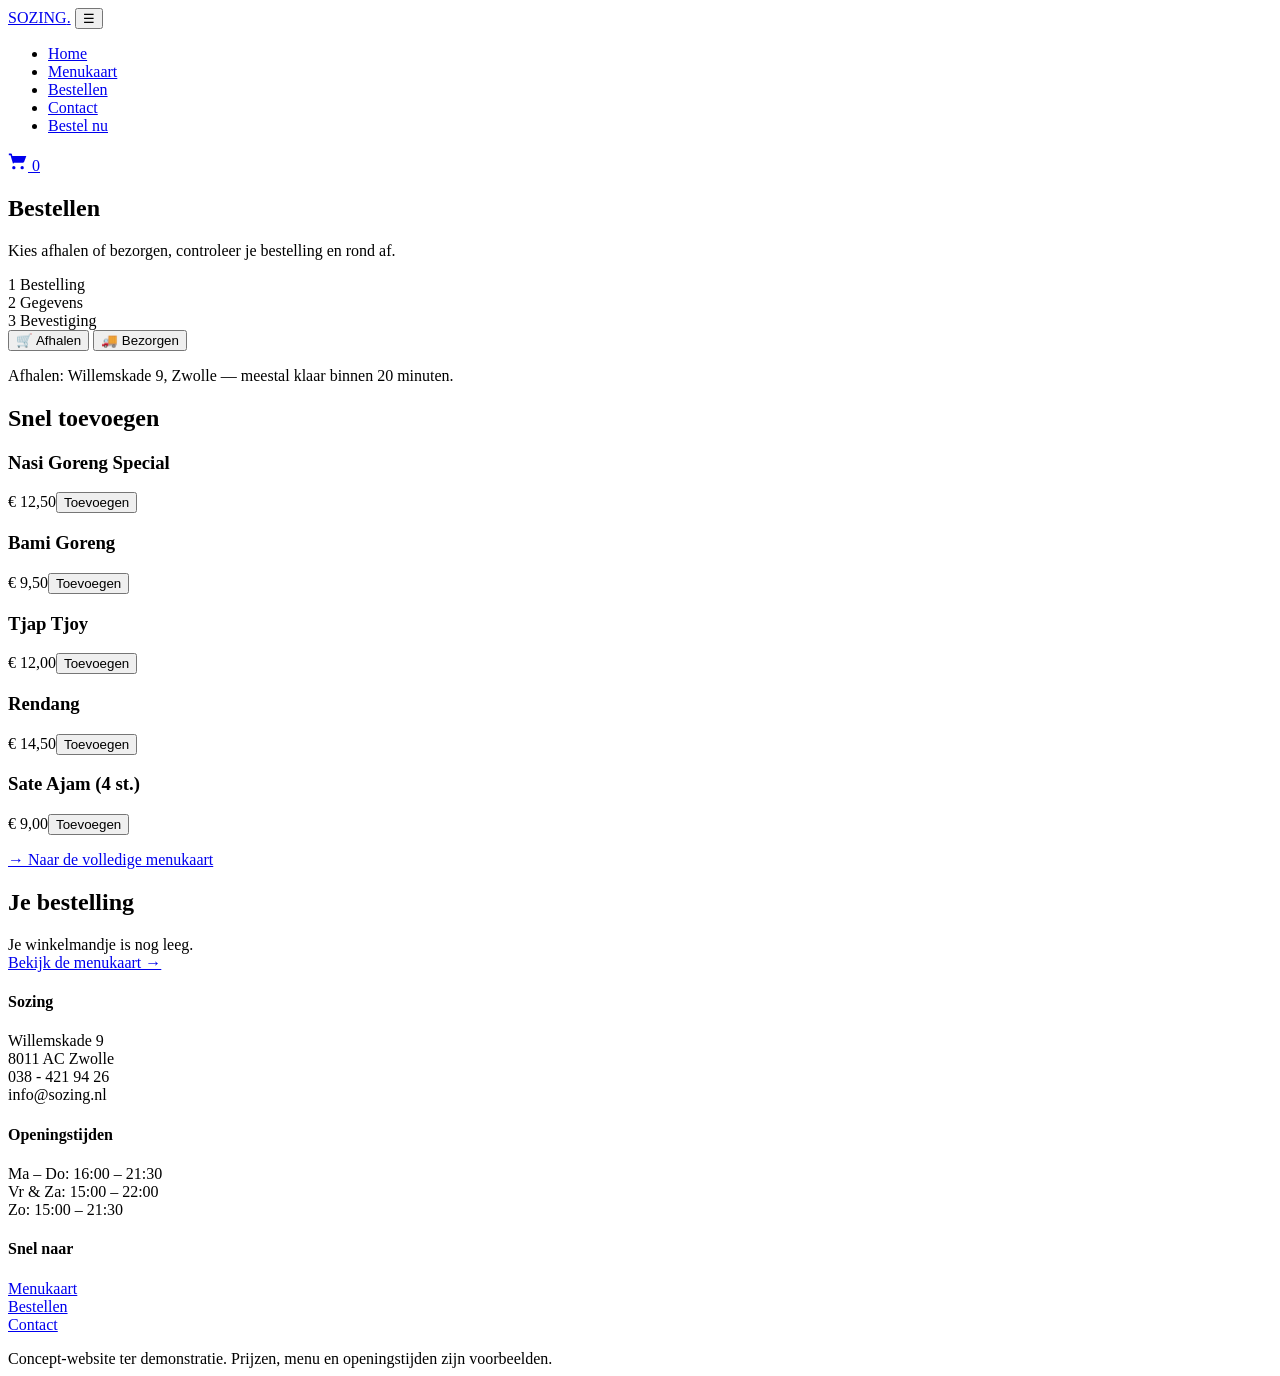
==== bestellen.html @ c5eb9880 "Create bestellen.html" ====
<!DOCTYPE html>
<html lang="nl">
<head>
<meta charset="UTF-8">
<meta name="viewport" content="width=device-width, initial-scale=1.0">
<title>Bestellen — Sozing Zwolle</title>
<meta name="description" content="Bestel online bij Chinees-Indisch Restaurant Sozing in Zwolle. Afhalen of laten bezorgen.">
<link rel="preconnect" href="https://fonts.googleapis.com">
<link href="https://fonts.googleapis.com/css2?family=Playfair+Display:wght@600;700;800&family=Poppins:wght@400;500;600;700&display=swap" rel="stylesheet">
<link rel="stylesheet" href="css/style.css">
</head>
<body>

<header class="site-header">
  <nav class="navbar">
    <a href="index.html" class="logo">SOZING<span>.</span></a>
    <button class="nav-toggle" id="navToggle" aria-label="Menu openen">&#9776;</button>
    <ul class="nav-links" id="navLinks">
      <li><a href="index.html">Home</a></li>
      <li><a href="menu.html">Menukaart</a></li>
      <li><a href="bestellen.html" class="active">Bestellen</a></li>
      <li><a href="contact.html">Contact</a></li>
      <li><a href="bestellen.html" class="nav-cta">Bestel nu</a></li>
    </ul>
    <a href="#jouw-bestelling" class="cart-btn" id="cartBtn">
      <svg viewBox="0 0 24 24" width="20" height="20" fill="currentColor"><path d="M7 18a2 2 0 1 0 0 4 2 2 0 0 0 0-4zm10 0a2 2 0 1 0 0 4 2 2 0 0 0 0-4zM7.2 14h10.4c.8 0 1.5-.5 1.8-1.2L22 6H5.2L4.6 3.6A1 1 0 0 0 3.6 3H1v2h2l3 10.2A2 2 0 0 0 7.2 14z"/></svg>
      <span class="cart-count" id="cartCount">0</span>
    </a>
  </nav>
</header>

<section class="page-hero">
  <h1>Bestellen</h1>
  <p>Kies afhalen of bezorgen, controleer je bestelling en rond af.</p>
</section>

<div class="container order-page">

  <div class="order-steps">
    <div class="step active" id="step1"><span>1</span> Bestelling</div>
    <div class="step" id="step2"><span>2</span> Gegevens</div>
    <div class="step" id="step3"><span>3</span> Bevestiging</div>
  </div>

  <div class="order-grid">

    <div class="order-main">
      <div class="delivery-toggle">
        <button class="toggle-btn active" id="pickupBtn" type="button">&#128722; Afhalen</button>
        <button class="toggle-btn" id="deliveryBtn" type="button">&#128666; Bezorgen</button>
      </div>
      <p class="toggle-hint" id="toggleHint">Afhalen: Willemskade 9, Zwolle &mdash; meestal klaar binnen 20 minuten.</p>

      <div id="menuPicker">
        <h2 class="order-subtitle">Snel toevoegen</h2>
        <div class="menu-list compact">
          <div class="menu-item"><div class="menu-item-info"><h3>Nasi Goreng Special</h3></div><span class="price">&euro; 12,50</span><button class="btn btn-small" data-name="Nasi Goreng Special" data-price="12.50">Toevoegen</button></div>
          <div class="menu-item"><div class="menu-item-info"><h3>Bami Goreng</h3></div><span class="price">&euro; 9,50</span><button class="btn btn-small" data-name="Bami Goreng" data-price="9.50">Toevoegen</button></div>
          <div class="menu-item"><div class="menu-item-info"><h3>Tjap Tjoy</h3></div><span class="price">&euro; 12,00</span><button class="btn btn-small" data-name="Tjap Tjoy" data-price="12.00">Toevoegen</button></div>
          <div class="menu-item"><div class="menu-item-info"><h3>Rendang</h3></div><span class="price">&euro; 14,50</span><button class="btn btn-small" data-name="Rendang" data-price="14.50">Toevoegen</button></div>
          <div class="menu-item"><div class="menu-item-info"><h3>Sate Ajam (4 st.)</h3></div><span class="price">&euro; 9,00</span><button class="btn btn-small" data-name="Saté Ajam (4 st.)" data-price="9.00">Toevoegen</button></div>
        </div>
        <p class="center"><a href="menu.html" class="btn btn-outline">&rarr; Naar de volledige menukaart</a></p>
      </div>

      <div id="customerForm" style="display:none;">
        <h2 class="order-subtitle">Je gegevens</h2>
        <form id="orderForm" novalidate>
          <div class="form-row">
            <label for="fName">Naam *</label>
            <input type="text" id="fName" placeholder="Je voor- en achternaam" required>
          </div>
          <div class="form-row">
            <label for="fPhone">Telefoonnummer *</label>
            <input type="tel" id="fPhone" placeholder="Bijv. 06 12345678" required>
          </div>
          <div class="form-row" id="addressRow" style="display:none;">
            <label for="fAddress">Bezorgadres *</label>
            <input type="text" id="fAddress" placeholder="Straat, huisnummer en postcode">
          </div>
          <div class="form-row">
            <label for="fTime">Gewenste tijd</label>
            <select id="fTime">
              <option value="Zo snel mogelijk">Zo snel mogelijk</option>
              <option value="17:30">17:30</option>
              <option value="18:00">18:00</option>
              <option value="18:30">18:30</option>
              <option value="19:00">19:00</option>
              <option value="19:30">19:30</option>
              <option value="20:00">20:00</option>
              <option value="20:30">20:30</option>
            </select>
          </div>
          <div class="form-row">
            <label for="fNotes">Opmerking</label>
            <textarea id="fNotes" rows="3" placeholder="Bijv. geen ui, extra pindasaus..."></textarea>
          </div>
          <p class="form-error" id="formError"></p>
          <div class="form-nav">
            <button type="button" class="btn btn-outline" id="backToCart">&larr; Terug naar bestelling</button>
            <button type="button" class="btn btn-primary" id="toConfirm">Controleer bestelling &rarr;</button>
          </div>
        </form>
      </div>

      <div id="confirmView" style="display:none;">
        <h2 class="order-subtitle">Controleer je bestelling</h2>
        <div id="confirmSummary" class="confirm-summary"></div>
        <div class="form-nav">
          <button type="button" class="btn btn-outline" id="backToForm">&larr; Gegevens aanpassen</button>
          <button type="button" class="btn btn-primary btn-big" id="placeOrderBtn">Bestelling plaatsen</button>
        </div>
      </div>

      <div id="successView" style="display:none;">
        <div class="success-box">
          <div class="success-icon">&#10003;</div>
          <h2>Bedankt, <span id="successName"></span>!</h2>
          <p>Je bestelling <strong id="orderNumber"></strong> is ontvangen.</p>
          <p id="successEta" class="eta"></p>
          <p class="success-note">Je krijgt zo een bevestiging per telefoon. Betaling bij afhalen of aan de deur.</p>
          <button type="button" class="btn btn-outline" id="newOrderBtn">Nieuwe bestelling</button>
        </div>
      </div>
    </div>

    <aside class="order-sidebar" id="jouw-bestelling">
      <h2>Je bestelling</h2>
      <div id="cartItems" class="cart-items"></div>
      <div class="cart-empty" id="cartEmpty">Je winkelmandje is nog leeg.<br><a href="menu.html">Bekijk de menukaart &rarr;</a></div>
      <div class="cart-totals" id="cartTotals" style="display:none;">
        <div class="tot-row"><span>Subtotaal</span><span id="subTotal">&euro; 0,00</span></div>
        <div class="tot-row" id="deliveryRow"><span>Bezorgkosten</span><span id="deliveryFee">&euro; 0,00</span></div>
        <div class="tot-row tot-grand"><span>Totaal</span><span id="grandTotal">&euro; 0,00</span></div>
        <button type="button" class="btn btn-primary btn-full" id="checkoutBtn">Verder naar gegevens</button>
      </div>
    </aside>

  </div>
</div>

<footer class="site-footer">
  <div class="container footer-grid">
    <div>
      <h4>Sozing</h4>
      <p>Willemskade 9<br>8011 AC Zwolle<br>038 - 421 94 26<br>info@sozing.nl</p>
    </div>
    <div>
      <h4>Openingstijden</h4>
      <p>Ma &ndash; Do: 16:00 &ndash; 21:30<br>Vr &amp; Za: 15:00 &ndash; 22:00<br>Zo: 15:00 &ndash; 21:30</p>
    </div>
    <div>
      <h4>Snel naar</h4>
      <p><a href="menu.html">Menukaart</a><br><a href="bestellen.html">Bestellen</a><br><a href="contact.html">Contact</a></p>
    </div>
  </div>
  <div class="footer-disclaimer">
    Concept-website ter demonstratie. Prijzen, menu en openingstijden zijn voorbeelden.
  </div>
</footer>

<div class="toast" id="toast"></div>
<script src="js/script.js"></script>
</body>
</html>
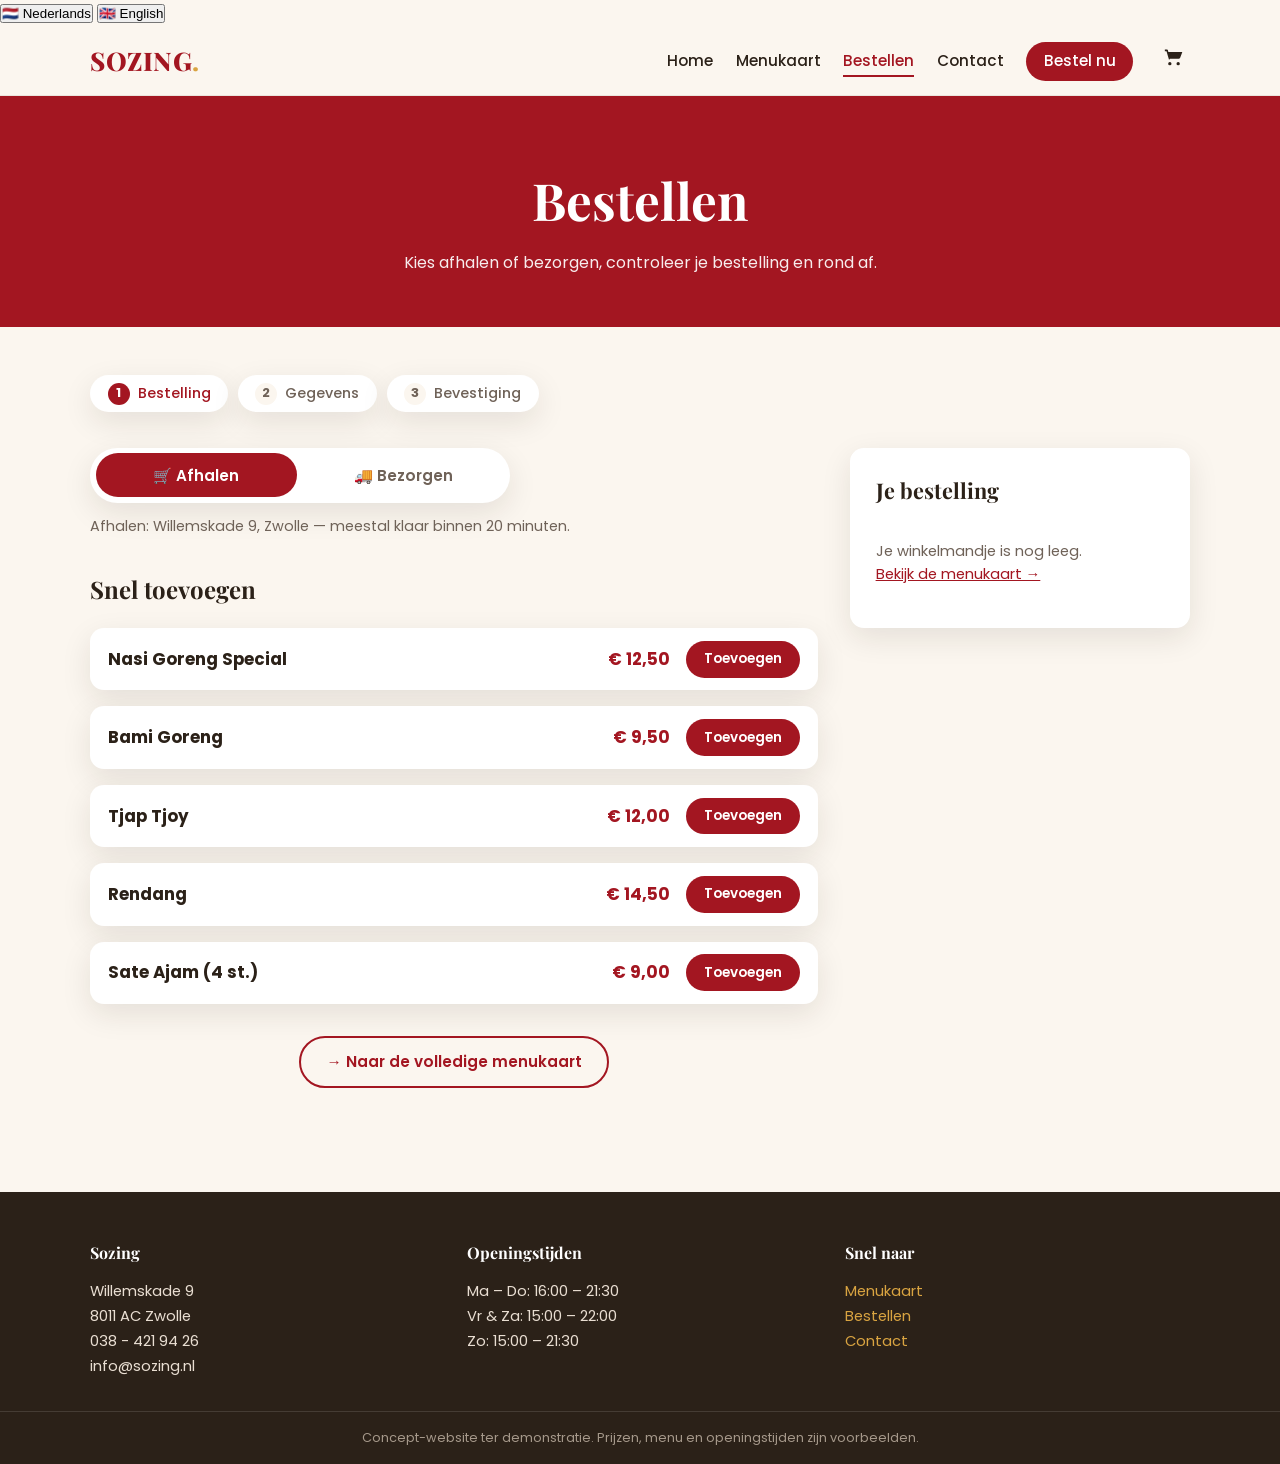
==== commit a55a94cf: "Update bestellen.html" ====
--- a/bestellen.html
+++ b/bestellen.html
@@ -12,6 +12,11 @@
 <body>
 
 <header class="site-header">
+<div class="language-switch" aria-label="Choose language">
+  <button type="button" id="langNL" class="lang-btn active" aria-pressed="true">🇳🇱 Nederlands</button>
+  <button type="button" id="langEN" class="lang-btn" aria-pressed="false">🇬🇧 English</button>
+</div>
+
   <nav class="navbar">
     <a href="index.html" class="logo">SOZING<span>.</span></a>
     <button class="nav-toggle" id="navToggle" aria-label="Menu openen">&#9776;</button>
--- a/css/style.css
+++ b/css/style.css
@@ -0,0 +1,469 @@
+:root {
+  --red: #a31621;
+  --red-dark: #7d1019;
+  --gold: #d9a441;
+  --cream: #fbf6ef;
+  --ink: #2b2118;
+  --muted: #6f6258;
+  --white: #ffffff;
+  --radius: 14px;
+  --shadow: 0 10px 30px rgba(43, 33, 24, .10);
+  --font-head: 'Playfair Display', Georgia, serif;
+  --font-body: 'Poppins', 'Segoe UI', sans-serif;
+}
+
+* { margin: 0; padding: 0; box-sizing: border-box; }
+
+html { scroll-behavior: smooth; }
+
+body {
+  font-family: var(--font-body);
+  color: var(--ink);
+  background: var(--cream);
+  line-height: 1.6;
+}
+
+img { max-width: 100%; display: block; }
+
+.container { width: min(1100px, 92%); margin: 0 auto; }
+
+.center { text-align: center; margin-top: 2rem; }
+
+/* ---------- Header ---------- */
+.site-header {
+  position: sticky; top: 0; z-index: 100;
+  background: rgba(251, 246, 239, .95);
+  backdrop-filter: blur(8px);
+  border-bottom: 1px solid rgba(43, 33, 24, .08);
+}
+
+.navbar {
+  width: min(1100px, 92%);
+  margin: 0 auto;
+  display: flex; align-items: center; gap: 1.5rem;
+  padding: .9rem 0;
+}
+
+.logo {
+  font-family: var(--font-head);
+  font-weight: 800; font-size: 1.6rem;
+  color: var(--red); text-decoration: none; letter-spacing: .5px;
+}
+.logo span { color: var(--gold); }
+
+.nav-links {
+  list-style: none;
+  display: flex; gap: 1.4rem; margin-left: auto; align-items: center;
+}
+.nav-links a {
+  text-decoration: none; color: var(--ink);
+  font-weight: 500; font-size: .95rem;
+  padding: .3rem 0; border-bottom: 2px solid transparent;
+  transition: border-color .2s, color .2s;
+}
+.nav-links a:hover { color: var(--red); border-color: var(--gold); }
+.nav-links a.active { color: var(--red); border-color: var(--red); }
+.nav-links a.nav-cta {
+  background: var(--red); color: #fff;
+  padding: .5rem 1.1rem; border-radius: 999px;
+}
+.nav-links a.nav-cta:hover { background: var(--red-dark); border-color: transparent; }
+
+.nav-toggle {
+  display: none;
+  background: none; border: none; font-size: 1.6rem;
+  cursor: pointer; color: var(--ink); margin-left: auto;
+}
+
+.cart-btn {
+  position: relative; color: var(--ink); text-decoration: none;
+  padding: .4rem;
+}
+.cart-count {
+  position: absolute; top: -4px; right: -8px;
+  background: var(--gold); color: var(--ink);
+  font-size: .7rem; font-weight: 700;
+  min-width: 18px; height: 18px; border-radius: 999px;
+  display: flex; align-items: center; justify-content: center;
+  padding: 0 4px;
+}
+
+/* ---------- Buttons ---------- */
+.btn {
+  display: inline-block;
+  font-family: var(--font-body);
+  font-weight: 600; font-size: .95rem;
+  padding: .75rem 1.6rem;
+  border-radius: 999px;
+  border: 2px solid transparent;
+  cursor: pointer; text-decoration: none;
+  transition: transform .15s, background .2s, color .2s;
+}
+.btn:active { transform: scale(.97); }
+.btn-primary { background: var(--red); color: #fff; }
+.btn-primary:hover { background: var(--red-dark); }
+.btn-outline { border-color: var(--red); color: var(--red); background: transparent; }
+.btn-outline:hover { background: var(--red); color: #fff; }
+.btn-light { background: #fff; color: var(--red); }
+.btn-light:hover { background: var(--cream); }
+.btn-small { padding: .4rem 1rem; font-size: .85rem; background: var(--red); color: #fff; }
+.btn-small:hover { background: var(--red-dark); }
+.btn-full { width: 100%; text-align: center; margin-top: 1rem; }
+.btn-big { font-size: 1.05rem; padding: .9rem 2rem; }
+
+/* ---------- Hero ---------- */
+.hero {
+  background:
+    linear-gradient(rgba(43, 33, 24, .55), rgba(43, 33, 24, .55)),
+    url('https://images.unsplash.com/photo-1525755662778-989d0524087e?w=1600&q=80') center/cover;
+  color: #fff;
+  padding: 6.5rem 0 5.5rem;
+}
+.hero-content { width: min(1100px, 92%); margin: 0 auto; max-width: 640px; }
+.hero-eyebrow {
+  color: var(--gold); font-weight: 600; letter-spacing: 2px;
+  text-transform: uppercase; font-size: .8rem;
+}
+.hero h1 {
+  font-family: var(--font-head);
+  font-size: clamp(2.4rem, 6vw, 4rem);
+  line-height: 1.1; margin: .6rem 0 1rem;
+}
+.hero-sub { font-size: 1.1rem; opacity: .95; max-width: 520px; }
+.hero-actions { display: flex; gap: 1rem; margin-top: 2rem; flex-wrap: wrap; }
+.hero-actions .btn-outline { border-color: #fff; color: #fff; }
+.hero-actions .btn-outline:hover { background: #fff; color: var(--red); }
+.hero-badges { display: flex; gap: .6rem; margin-top: 2.2rem; flex-wrap: wrap; }
+.badge {
+  background: rgba(255, 255, 255, .15);
+  border: 1px solid rgba(255, 255, 255, .35);
+  padding: .35rem .9rem; border-radius: 999px; font-size: .85rem;
+}
+
+/* ---------- Sections ---------- */
+section { padding: 4.5rem 0; }
+
+.section-eyebrow {
+  color: var(--red); font-weight: 600; letter-spacing: 2px;
+  text-transform: uppercase; font-size: .78rem;
+}
+.popular h2, .features h2 {
+  font-family: var(--font-head);
+  font-size: clamp(1.7rem, 4vw, 2.4rem);
+  margin: .4rem 0 2rem;
+}
+
+.features-grid {
+  display: grid; grid-template-columns: repeat(3, 1fr); gap: 1.5rem;
+}
+.feature-card {
+  background: #fff; border-radius: var(--radius);
+  padding: 2rem 1.6rem; box-shadow: var(--shadow);
+}
+.feature-icon { font-size: 2rem; margin-bottom: .8rem; }
+.feature-card h3 { margin-bottom: .4rem; font-size: 1.15rem; }
+.feature-card p { color: var(--muted); font-size: .95rem; }
+
+.popular-grid {
+  display: grid; grid-template-columns: repeat(3, 1fr); gap: 1.5rem;
+}
+.dish-card {
+  background: #fff; border-radius: var(--radius);
+  overflow: hidden; box-shadow: var(--shadow);
+  display: flex; flex-direction: column;
+}
+.dish-img {
+  height: 190px; background-size: cover; background-position: center;
+}
+.dish-card h3 { padding: 1.2rem 1.2rem .2rem; font-size: 1.15rem; }
+.dish-card p { padding: 0 1.2rem; color: var(--muted); font-size: .92rem; flex: 1; }
+.dish-footer {
+  display: flex; justify-content: space-between; align-items: center;
+  padding: 1.2rem;
+}
+.price { font-weight: 700; color: var(--red); font-size: 1.05rem; }
+
+/* ---------- CTA band ---------- */
+.cta-band {
+  background: var(--red); color: #fff;
+  padding: 4rem 0; text-align: center;
+}
+.cta-inner h2 { font-family: var(--font-head); font-size: clamp(1.8rem, 4vw, 2.5rem); }
+.cta-inner p { margin: .6rem 0 1.8rem; opacity: .92; }
+
+/* ---------- Page hero ---------- */
+.page-hero {
+  background: var(--red);
+  color: #fff; text-align: center;
+  padding: 4rem 1rem 3.2rem;
+}
+.page-hero h1 { font-family: var(--font-head); font-size: clamp(2.2rem, 5vw, 3.2rem); }
+.page-hero p { opacity: .92; margin-top: .5rem; }
+
+/* ---------- Menu page ---------- */
+.menu-page {
+  display: grid; grid-template-columns: 220px 1fr;
+  gap: 3rem; padding: 3.5rem 0;
+}
+.menu-nav { position: sticky; top: 90px; align-self: start; }
+.menu-nav a {
+  display: block; padding: .55rem 0;
+  color: var(--muted); text-decoration: none; font-weight: 500;
+  border-left: 3px solid transparent; padding-left: .9rem;
+}
+.menu-nav a:hover { color: var(--red); border-color: var(--gold); }
+
+.menu-section { margin-bottom: 3rem; scroll-margin-top: 100px; }
+.menu-section h2 {
+  font-family: var(--font-head); font-size: 1.7rem;
+  border-bottom: 2px solid var(--gold);
+  display: inline-block; padding-bottom: .3rem; margin-bottom: 1.4rem;
+}
+.menu-list { display: flex; flex-direction: column; gap: 1rem; }
+.menu-item {
+  background: #fff; border-radius: var(--radius);
+  padding: 1.1rem 1.3rem;
+  display: flex; align-items: center; gap: 1rem;
+  box-shadow: var(--shadow);
+}
+.menu-item-info { flex: 1; }
+.menu-item-info h3 { font-size: 1.05rem; }
+.menu-item-info p { color: var(--muted); font-size: .9rem; }
+.menu-list.compact .menu-item { padding: .8rem 1.1rem; }
+
+/* ---------- Order page ---------- */
+.order-page { padding: 3rem 0 4.5rem; }
+.order-steps {
+  display: flex; gap: .6rem; margin-bottom: 2.2rem; flex-wrap: wrap;
+}
+.step {
+  display: flex; align-items: center; gap: .5rem;
+  background: #fff; border-radius: 999px;
+  padding: .45rem 1.1rem; font-size: .9rem; font-weight: 500;
+  color: var(--muted); box-shadow: var(--shadow);
+}
+.step span {
+  width: 22px; height: 22px; border-radius: 50%;
+  background: var(--cream); color: var(--muted);
+  display: inline-flex; align-items: center; justify-content: center;
+  font-size: .8rem; font-weight: 700;
+}
+.step.active { color: var(--red); }
+.step.active span { background: var(--red); color: #fff; }
+
+.order-grid {
+  display: grid; grid-template-columns: 1fr 340px; gap: 2rem; align-items: start;
+}
+
+.delivery-toggle {
+  display: flex; background: #fff; border-radius: 999px;
+  padding: .35rem; gap: .35rem; box-shadow: var(--shadow);
+  max-width: 420px; margin-bottom: .8rem;
+}
+.toggle-btn {
+  flex: 1; border: none; background: transparent;
+  padding: .65rem 1rem; border-radius: 999px;
+  font-family: var(--font-body); font-weight: 600; font-size: .95rem;
+  color: var(--muted); cursor: pointer;
+}
+.toggle-btn.active { background: var(--red); color: #fff; }
+.toggle-hint { color: var(--muted); font-size: .9rem; margin-bottom: 2rem; }
+
+.order-subtitle { font-family: var(--font-head); font-size: 1.5rem; margin-bottom: 1.2rem; }
+
+.order-sidebar {
+  background: #fff; border-radius: var(--radius);
+  padding: 1.6rem; box-shadow: var(--shadow);
+  position: sticky; top: 90px;
+}
+.order-sidebar h2 { font-family: var(--font-head); margin-bottom: 1rem; font-size: 1.35rem; }
+
+.cart-empty { color: var(--muted); font-size: .92rem; padding: 1rem 0; }
+.cart-empty a { color: var(--red); }
+
+.cart-items { display: flex; flex-direction: column; gap: .9rem; }
+.cart-row {
+  display: flex; align-items: center; gap: .7rem;
+  padding-bottom: .9rem; border-bottom: 1px dashed rgba(43,33,24,.15);
+}
+.cart-row-info { flex: 1; }
+.cart-row-info h4 { font-size: .95rem; font-weight: 600; }
+.cart-row-info .unit { color: var(--muted); font-size: .82rem; }
+.qty-controls { display: flex; align-items: center; gap: .5rem; }
+.qty-controls button {
+  width: 26px; height: 26px; border-radius: 50%;
+  border: 1.5px solid var(--red); background: #fff;
+  color: var(--red); font-weight: 700; cursor: pointer;
+  font-size: .95rem; line-height: 1;
+}
+.qty-controls button:hover { background: var(--red); color: #fff; }
+.qty-controls .qty { min-width: 20px; text-align: center; font-weight: 600; }
+.cart-row .line-total { font-weight: 600; font-size: .95rem; white-space: nowrap; }
+.cart-row .remove {
+  background: none; border: none; color: var(--muted);
+  cursor: pointer; font-size: 1rem; padding: 0 .2rem;
+}
+.cart-row .remove:hover { color: var(--red); }
+
+.cart-totals { margin-top: 1.2rem; }
+.tot-row {
+  display: flex; justify-content: space-between;
+  padding: .35rem 0; color: var(--muted); font-size: .95rem;
+}
+.tot-grand {
+  border-top: 2px solid var(--ink); margin-top: .5rem; padding-top: .7rem;
+  color: var(--ink); font-weight: 700; font-size: 1.1rem;
+}
+
+/* ---------- Forms ---------- */
+.form-row { margin-bottom: 1.1rem; }
+.form-row label { display: block; font-weight: 600; font-size: .9rem; margin-bottom: .35rem; }
+.form-row input, .form-row select, .form-row textarea {
+  width: 100%; padding: .75rem 1rem;
+  border: 1.5px solid rgba(43,33,24,.2);
+  border-radius: 10px; font-family: var(--font-body);
+  font-size: .95rem; background: #fff;
+}
+.form-row input:focus, .form-row select:focus, .form-row textarea:focus {
+  outline: none; border-color: var(--red);
+}
+.form-error { color: var(--red); font-size: .88rem; min-height: 1.2em; margin-bottom: .6rem; }
+.form-nav { display: flex; gap: 1rem; flex-wrap: wrap; }
+
+/* ---------- Confirmation ---------- */
+.confirm-summary {
+  background: #fff; border-radius: var(--radius);
+  padding: 1.5rem; box-shadow: var(--shadow);
+  margin-bottom: 1.5rem;
+}
+.confirm-summary h3 { font-family: var(--font-head); margin-bottom: .8rem; }
+.confirm-summary ul { list-style: none; margin-bottom: 1rem; }
+.confirm-summary li {
+  display: flex; justify-content: space-between;
+  padding: .35rem 0; font-size: .95rem; color: var(--muted);
+}
+.confirm-summary li span:last-child { color: var(--ink); font-weight: 500; }
+.confirm-summary .c-total {
+  display: flex; justify-content: space-between;
+  border-top: 2px solid var(--ink); padding-top: .7rem;
+  font-weight: 700; font-size: 1.05rem;
+}
+.confirm-summary .c-meta { color: var(--muted); font-size: .9rem; margin-top: .8rem; }
+
+.success-box {
+  background: #fff; border-radius: var(--radius);
+  padding: 3rem 2rem; text-align: center; box-shadow: var(--shadow);
+}
+.success-icon {
+  width: 64px; height: 64px; border-radius: 50%;
+  background: #2e7d32; color: #fff;
+  font-size: 2rem; display: flex; align-items: center; justify-content: center;
+  margin: 0 auto 1.2rem;
+}
+.success-box h2 { font-family: var(--font-head); margin-bottom: .6rem; }
+.success-box p { color: var(--muted); margin-bottom: .4rem; }
+.success-box .eta { color: var(--ink); font-weight: 600; }
+.success-note { font-size: .88rem; }
+.success-box .btn { margin-top: 1.4rem; }
+
+/* ---------- Contact page ---------- */
+.contact-page { padding: 3.5rem 0; }
+.contact-grid {
+  display: grid; grid-template-columns: 1fr 1fr; gap: 2.5rem; align-items: start;
+}
+.contact-info h2, .contact-form-wrap h2 {
+  font-family: var(--font-head); font-size: 1.7rem; margin-bottom: 1.5rem;
+}
+.info-block { margin-bottom: 1.5rem; }
+.info-block h3 { font-size: 1rem; margin-bottom: .3rem; }
+.info-block p { color: var(--muted); }
+.info-block a { color: var(--red); text-decoration: none; }
+.hours-table { border-collapse: collapse; }
+.hours-table td { padding: .25rem 1rem .25rem 0; color: var(--muted); font-size: .95rem; }
+
+.contact-form-wrap {
+  background: #fff; border-radius: var(--radius);
+  padding: 2rem; box-shadow: var(--shadow);
+}
+.map-placeholder {
+  margin-top: 2.5rem; background: #eee;
+  border: 2px dashed rgba(43,33,24,.25); border-radius: var(--radius);
+  padding: 3rem 1.5rem; text-align: center; color: var(--muted);
+}
+
+/* ---------- Footer ---------- */
+.site-footer { background: var(--ink); color: #e9ded2; margin-top: 2rem; }
+.footer-grid {
+  display: grid; grid-template-columns: repeat(3, 1fr); gap: 2rem;
+  padding: 3rem 0 2rem;
+}
+.site-footer h4 { font-family: var(--font-head); margin-bottom: .8rem; color: #fff; }
+.site-footer p { font-size: .92rem; line-height: 1.7; }
+.site-footer a { color: var(--gold); text-decoration: none; }
+.site-footer a:hover { text-decoration: underline; }
+.footer-disclaimer {
+  border-top: 1px solid rgba(255,255,255,.12);
+  text-align: center; padding: 1rem;
+  font-size: .8rem; color: #a5988a;
+}
+
+/* ---------- Toast ---------- */
+.toast {
+  position: fixed; bottom: 24px; left: 50%;
+  transform: translateX(-50%) translateY(80px);
+  background: var(--ink); color: #fff;
+  padding: .8rem 1.5rem; border-radius: 999px;
+  font-size: .9rem; opacity: 0; pointer-events: none;
+  transition: transform .3s, opacity .3s; z-index: 200;
+}
+.toast.show { transform: translateX(-50%) translateY(0); opacity: 1; }
+
+/* ---------- Responsive ---------- */
+@media (max-width: 900px) {
+  .features-grid, .popular-grid { grid-template-columns: 1fr; }
+  .menu-page { grid-template-columns: 1fr; }
+  .menu-nav { position: static; display: flex; overflow-x: auto; gap: 1rem; padding-bottom: .5rem; }
+  .menu-nav a { white-space: nowrap; border-left: none; border-bottom: 3px solid transparent; padding: .4rem .2rem; }
+  .order-grid { grid-template-columns: 1fr; }
+  .order-sidebar { position: static; }
+  .contact-grid { grid-template-columns: 1fr; }
+  .footer-grid { grid-template-columns: 1fr; gap: 1.5rem; }
+}
+
+@media (max-width: 760px) {
+  .nav-toggle { display: block; }
+  .nav-links {
+    display: none; position: absolute; top: 100%; left: 0; right: 0;
+    background: var(--cream); flex-direction: column;
+    padding: 1rem 4%; gap: .8rem;
+    border-bottom: 1px solid rgba(43,33,24,.1);
+  }
+  .nav-links.open { display: flex; }
+  .cart-btn { margin-left: 0; }
+  .hero { padding: 4.5rem 0 4rem; }
+  .menu-item { flex-wrap: wrap; }
+  .dish-footer { padding-top: 1rem; }
+  .form-nav .btn { width: 100%; text-align: center; }
+}
+
+/* ---------- Mobile tap highlight and focus ---------- */
+button,
+a {
+  -webkit-tap-highlight-color: transparent;
+}
+
+button:focus-visible,
+a:focus-visible,
+input:focus-visible,
+select:focus-visible,
+textarea:focus-visible {
+  outline: 2px solid var(--gold);
+  outline-offset: 3px;
+}
+
+/* Keep quantity controls easy to tap */
+.qty-controls button {
+  touch-action: manipulation;
+  user-select: none;
+  -webkit-user-select: none;
+}
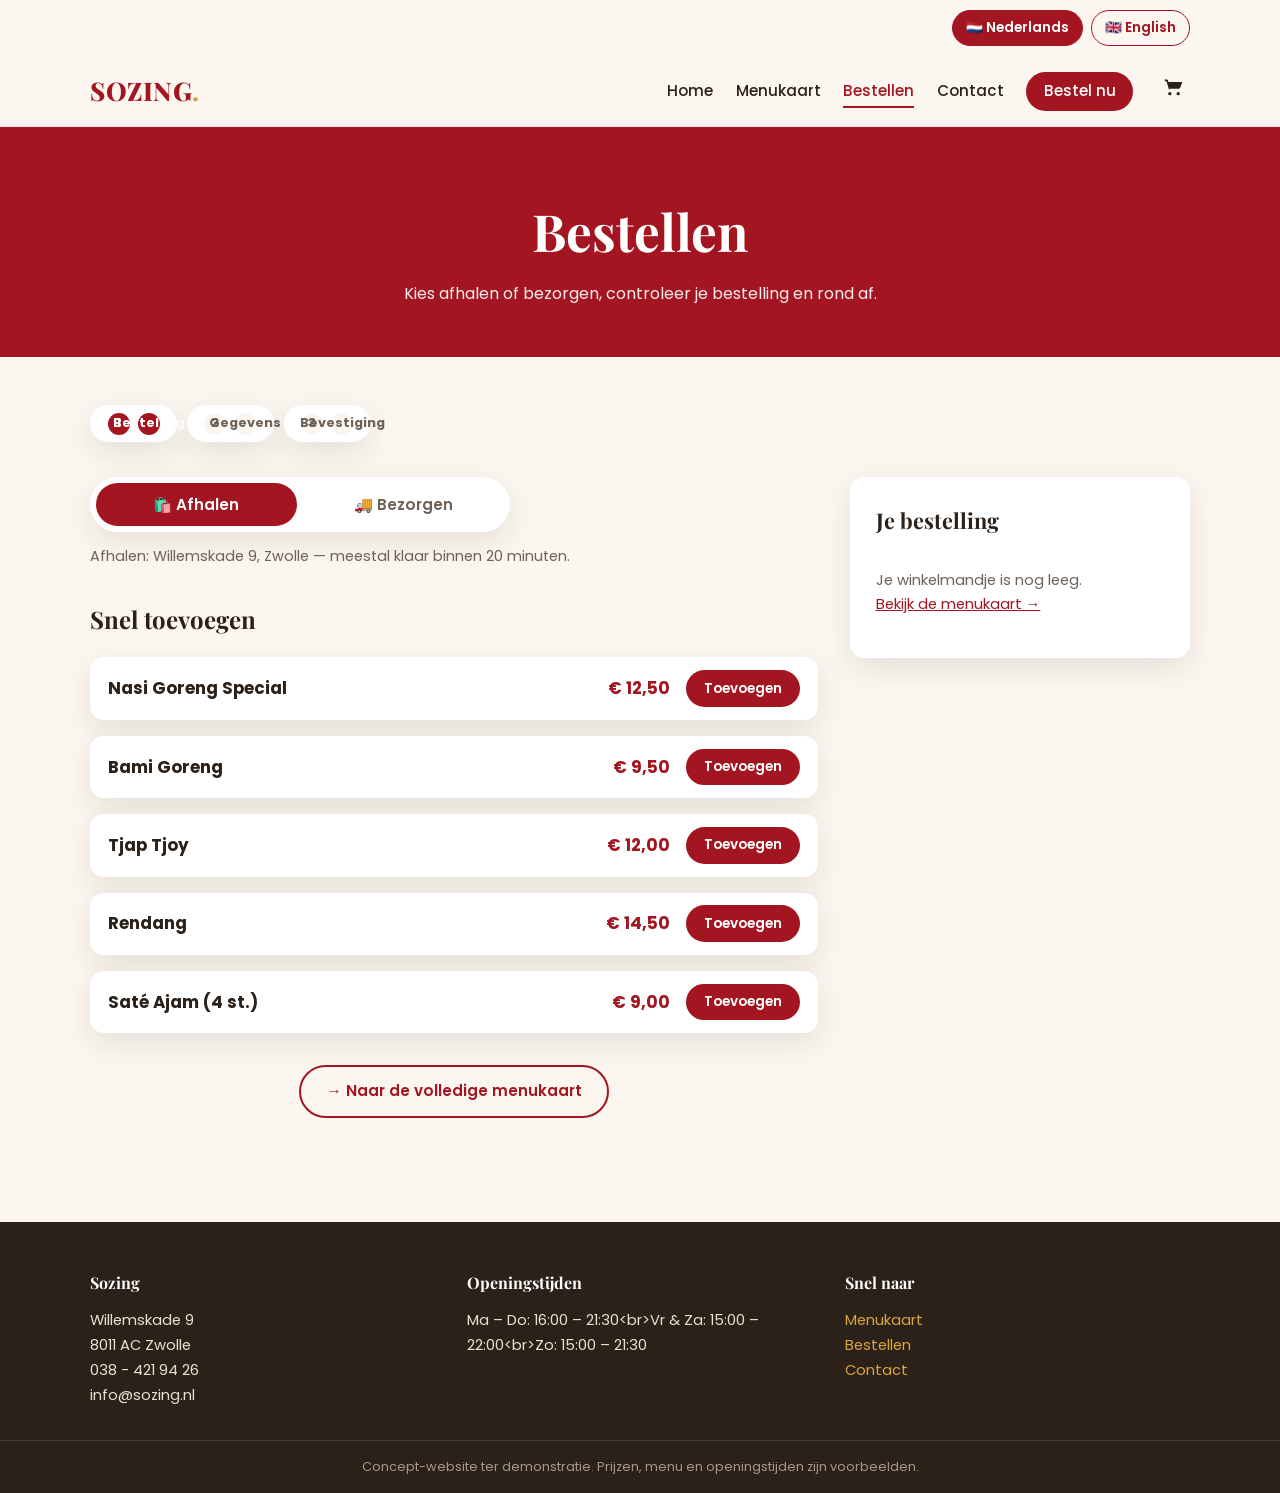
==== commit 701633cd: "Update bestellen.html" ====
--- a/bestellen.html
+++ b/bestellen.html
@@ -1,92 +1,151 @@
+
 <!DOCTYPE html>
 <html lang="nl">
 <head>
-<meta charset="UTF-8">
-<meta name="viewport" content="width=device-width, initial-scale=1.0">
-<title>Bestellen — Sozing Zwolle</title>
-<meta name="description" content="Bestel online bij Chinees-Indisch Restaurant Sozing in Zwolle. Afhalen of laten bezorgen.">
-<link rel="preconnect" href="https://fonts.googleapis.com">
-<link href="https://fonts.googleapis.com/css2?family=Playfair+Display:wght@600;700;800&family=Poppins:wght@400;500;600;700&display=swap" rel="stylesheet">
-<link rel="stylesheet" href="css/style.css">
+  <meta charset="UTF-8">
+  <meta name="viewport" content="width=device-width, initial-scale=1.0">
+  <title>Bestellen — Sozing Zwolle</title>
+  <meta name="description" content="Bestel online bij Chinees-Indisch Restaurant Sozing in Zwolle. Afhalen of laten bezorgen.">
+  <link rel="preconnect" href="https://fonts.googleapis.com">
+  <link href="https://fonts.googleapis.com/css2?family=Playfair+Display:wght@600;700;800&family=Poppins:wght@400;500;600;700&display=swap" rel="stylesheet">
+  <link rel="stylesheet" href="css/style.css">
 </head>
 <body>
 
 <header class="site-header">
-<div class="language-switch" aria-label="Choose language">
-  <button type="button" id="langNL" class="lang-btn active" aria-pressed="true">🇳🇱 Nederlands</button>
-  <button type="button" id="langEN" class="lang-btn" aria-pressed="false">🇬🇧 English</button>
-</div>
+  <div class="language-switch" aria-label="Choose language">
+    <button type="button" id="langNL" class="lang-btn active" aria-pressed="true">🇳🇱 Nederlands</button>
+    <button type="button" id="langEN" class="lang-btn" aria-pressed="false">🇬🇧 English</button>
+  </div>
 
   <nav class="navbar">
     <a href="index.html" class="logo">SOZING<span>.</span></a>
-    <button class="nav-toggle" id="navToggle" aria-label="Menu openen">&#9776;</button>
+    <button class="nav-toggle" id="navToggle" aria-label="Menu openen">☰</button>
     <ul class="nav-links" id="navLinks">
-      <li><a href="index.html">Home</a></li>
-      <li><a href="menu.html">Menukaart</a></li>
-      <li><a href="bestellen.html" class="active">Bestellen</a></li>
-      <li><a href="contact.html">Contact</a></li>
-      <li><a href="bestellen.html" class="nav-cta">Bestel nu</a></li>
+      <li><a href="index.html" data-nl="Home" data-en="Home">Home</a></li>
+      <li><a href="menu.html" data-nl="Menukaart" data-en="Menu">Menukaart</a></li>
+      <li><a href="bestellen.html" class="active" data-nl="Bestellen" data-en="Order">Bestellen</a></li>
+      <li><a href="contact.html" data-nl="Contact" data-en="Contact">Contact</a></li>
+      <li><a href="bestellen.html" class="nav-cta" data-nl="Bestel nu" data-en="Order now">Bestel nu</a></li>
     </ul>
-    <a href="#jouw-bestelling" class="cart-btn" id="cartBtn">
-      <svg viewBox="0 0 24 24" width="20" height="20" fill="currentColor"><path d="M7 18a2 2 0 1 0 0 4 2 2 0 0 0 0-4zm10 0a2 2 0 1 0 0 4 2 2 0 0 0 0-4zM7.2 14h10.4c.8 0 1.5-.5 1.8-1.2L22 6H5.2L4.6 3.6A1 1 0 0 0 3.6 3H1v2h2l3 10.2A2 2 0 0 0 7.2 14z"/></svg>
+    <a href="#jouw-bestelling" class="cart-btn" id="cartBtn" aria-label="Shopping cart">
+      <svg viewBox="0 0 24 24" width="20" height="20" fill="currentColor" aria-hidden="true">
+        <path d="M7 18a2 2 0 1 0 0 4 2 2 0 0 0 0-4zm10 0a2 2 0 1 0 0 4 2 2 0 0 0 0-4zM7.2 14h10.4c.8 0 1.5-.5 1.8-1.2L22 6H5.2L4.6 3.6A1 1 0 0 0 3.6 3H1v2h2l3 10.2A2 2 0 0 0 7.2 14z"/>
+      </svg>
       <span class="cart-count" id="cartCount">0</span>
     </a>
   </nav>
 </header>
 
 <section class="page-hero">
-  <h1>Bestellen</h1>
-  <p>Kies afhalen of bezorgen, controleer je bestelling en rond af.</p>
+  <h1 data-nl="Bestellen" data-en="Order">Bestellen</h1>
+  <p data-nl="Kies afhalen of bezorgen, controleer je bestelling en rond af."
+     data-en="Choose pickup or delivery, review your order and check out.">
+    Kies afhalen of bezorgen, controleer je bestelling en rond af.
+  </p>
 </section>
 
 <div class="container order-page">
 
   <div class="order-steps">
-    <div class="step active" id="step1"><span>1</span> Bestelling</div>
-    <div class="step" id="step2"><span>2</span> Gegevens</div>
-    <div class="step" id="step3"><span>3</span> Bevestiging</div>
+    <div class="step active" id="step1"><span>1</span> <span data-nl="Bestelling" data-en="Your order">Bestelling</span></div>
+    <div class="step" id="step2"><span>2</span> <span data-nl="Gegevens" data-en="Your details">Gegevens</span></div>
+    <div class="step" id="step3"><span>3</span> <span data-nl="Bevestiging" data-en="Confirmation">Bevestiging</span></div>
   </div>
 
   <div class="order-grid">
 
     <div class="order-main">
+
       <div class="delivery-toggle">
-        <button class="toggle-btn active" id="pickupBtn" type="button">&#128722; Afhalen</button>
-        <button class="toggle-btn" id="deliveryBtn" type="button">&#128666; Bezorgen</button>
-      </div>
-      <p class="toggle-hint" id="toggleHint">Afhalen: Willemskade 9, Zwolle &mdash; meestal klaar binnen 20 minuten.</p>
+        <button class="toggle-btn active" id="pickupBtn" type="button"
+          data-nl="🛍️ Afhalen" data-en="🛍️ Pickup">🛍️ Afhalen</button>
+        <button class="toggle-btn" id="deliveryBtn" type="button"
+          data-nl="🚚 Bezorgen" data-en="🚚 Delivery">🚚 Bezorgen</button>
+      </div>
+
+      <p class="toggle-hint" id="toggleHint"
+        data-nl="Afhalen: Willemskade 9, Zwolle — meestal klaar binnen 20 minuten."
+        data-en="Pickup: Willemskade 9, Zwolle — usually ready within 20 minutes.">
+        Afhalen: Willemskade 9, Zwolle — meestal klaar binnen 20 minuten.
+      </p>
 
       <div id="menuPicker">
-        <h2 class="order-subtitle">Snel toevoegen</h2>
+        <h2 class="order-subtitle" data-nl="Snel toevoegen" data-en="Quick add">Snel toevoegen</h2>
+
         <div class="menu-list compact">
-          <div class="menu-item"><div class="menu-item-info"><h3>Nasi Goreng Special</h3></div><span class="price">&euro; 12,50</span><button class="btn btn-small" data-name="Nasi Goreng Special" data-price="12.50">Toevoegen</button></div>
-          <div class="menu-item"><div class="menu-item-info"><h3>Bami Goreng</h3></div><span class="price">&euro; 9,50</span><button class="btn btn-small" data-name="Bami Goreng" data-price="9.50">Toevoegen</button></div>
-          <div class="menu-item"><div class="menu-item-info"><h3>Tjap Tjoy</h3></div><span class="price">&euro; 12,00</span><button class="btn btn-small" data-name="Tjap Tjoy" data-price="12.00">Toevoegen</button></div>
-          <div class="menu-item"><div class="menu-item-info"><h3>Rendang</h3></div><span class="price">&euro; 14,50</span><button class="btn btn-small" data-name="Rendang" data-price="14.50">Toevoegen</button></div>
-          <div class="menu-item"><div class="menu-item-info"><h3>Sate Ajam (4 st.)</h3></div><span class="price">&euro; 9,00</span><button class="btn btn-small" data-name="Saté Ajam (4 st.)" data-price="9.00">Toevoegen</button></div>
+          <div class="menu-item">
+            <div class="menu-item-info"><h3>Nasi Goreng Special</h3></div>
+            <span class="price">€ 12,50</span>
+            <button class="btn btn-small" data-name="Nasi Goreng Special" data-price="12.50"
+              data-nl="Toevoegen" data-en="Add">Toevoegen</button>
+          </div>
+
+          <div class="menu-item">
+            <div class="menu-item-info"><h3>Bami Goreng</h3></div>
+            <span class="price">€ 9,50</span>
+            <button class="btn btn-small" data-name="Bami Goreng" data-price="9.50"
+              data-nl="Toevoegen" data-en="Add">Toevoegen</button>
+          </div>
+
+          <div class="menu-item">
+            <div class="menu-item-info"><h3>Tjap Tjoy</h3></div>
+            <span class="price">€ 12,00</span>
+            <button class="btn btn-small" data-name="Tjap Tjoy" data-price="12.00"
+              data-nl="Toevoegen" data-en="Add">Toevoegen</button>
+          </div>
+
+          <div class="menu-item">
+            <div class="menu-item-info"><h3>Rendang</h3></div>
+            <span class="price">€ 14,50</span>
+            <button class="btn btn-small" data-name="Rendang" data-price="14.50"
+              data-nl="Toevoegen" data-en="Add">Toevoegen</button>
+          </div>
+
+          <div class="menu-item">
+            <div class="menu-item-info"><h3>Saté Ajam (4 st.)</h3></div>
+            <span class="price">€ 9,00</span>
+            <button class="btn btn-small" data-name="Saté Ajam (4 st.)" data-price="9.00"
+              data-nl="Toevoegen" data-en="Add">Toevoegen</button>
+          </div>
         </div>
-        <p class="center"><a href="menu.html" class="btn btn-outline">&rarr; Naar de volledige menukaart</a></p>
+
+        <p class="center">
+          <a href="menu.html" class="btn btn-outline"
+            data-nl="→ Naar de volledige menukaart"
+            data-en="→ View the full menu">→ Naar de volledige menukaart</a>
+        </p>
       </div>
 
       <div id="customerForm" style="display:none;">
-        <h2 class="order-subtitle">Je gegevens</h2>
+        <h2 class="order-subtitle" data-nl="Je gegevens" data-en="Your details">Je gegevens</h2>
+
         <form id="orderForm" novalidate>
           <div class="form-row">
-            <label for="fName">Naam *</label>
-            <input type="text" id="fName" placeholder="Je voor- en achternaam" required>
-          </div>
+            <label for="fName" data-nl="Naam *" data-en="Name *">Naam *</label>
+            <input type="text" id="fName" placeholder="Je voor- en achternaam"
+              data-placeholder-nl="Je voor- en achternaam"
+              data-placeholder-en="Your first and last name" required>
+          </div>
+
           <div class="form-row">
-            <label for="fPhone">Telefoonnummer *</label>
-            <input type="tel" id="fPhone" placeholder="Bijv. 06 12345678" required>
-          </div>
+            <label for="fPhone" data-nl="Telefoonnummer *" data-en="Phone number *">Telefoonnummer *</label>
+            <input type="tel" id="fPhone" placeholder="Bijv. 06 12345678"
+              data-placeholder-nl="Bijv. 06 12345678"
+              data-placeholder-en="e.g. 06 12345678" required>
+          </div>
+
           <div class="form-row" id="addressRow" style="display:none;">
-            <label for="fAddress">Bezorgadres *</label>
-            <input type="text" id="fAddress" placeholder="Straat, huisnummer en postcode">
-          </div>
+            <label for="fAddress" data-nl="Bezorgadres *" data-en="Delivery address *">Bezorgadres *</label>
+            <input type="text" id="fAddress" placeholder="Straat, huisnummer en postcode"
+              data-placeholder-nl="Straat, huisnummer en postcode"
+              data-placeholder-en="Street, house number and postcode">
+          </div>
+
           <div class="form-row">
-            <label for="fTime">Gewenste tijd</label>
+            <label for="fTime" data-nl="Gewenste tijd" data-en="Preferred time">Gewenste tijd</label>
             <select id="fTime">
-              <option value="Zo snel mogelijk">Zo snel mogelijk</option>
+              <option value="Zo snel mogelijk" data-nl="Zo snel mogelijk" data-en="As soon as possible">Zo snel mogelijk</option>
               <option value="17:30">17:30</option>
               <option value="18:00">18:00</option>
               <option value="18:30">18:30</option>
@@ -96,48 +155,73 @@
               <option value="20:30">20:30</option>
             </select>
           </div>
+
           <div class="form-row">
-            <label for="fNotes">Opmerking</label>
-            <textarea id="fNotes" rows="3" placeholder="Bijv. geen ui, extra pindasaus..."></textarea>
-          </div>
+            <label for="fNotes" data-nl="Opmerking" data-en="Notes">Opmerking</label>
+            <textarea id="fNotes" rows="3"
+              placeholder="Bijv. geen ui, extra pindasaus..."
+              data-placeholder-nl="Bijv. geen ui, extra pindasaus..."
+              data-placeholder-en="e.g. no onions, extra peanut sauce..."></textarea>
+          </div>
+
           <p class="form-error" id="formError"></p>
+
           <div class="form-nav">
-            <button type="button" class="btn btn-outline" id="backToCart">&larr; Terug naar bestelling</button>
-            <button type="button" class="btn btn-primary" id="toConfirm">Controleer bestelling &rarr;</button>
+            <button type="button" class="btn btn-outline" id="backToCart"
+              data-nl="← Terug naar bestelling" data-en="← Back to order">← Terug naar bestelling</button>
+            <button type="button" class="btn btn-primary" id="toConfirm"
+              data-nl="Controleer bestelling →" data-en="Review order →">Controleer bestelling →</button>
           </div>
         </form>
       </div>
 
       <div id="confirmView" style="display:none;">
-        <h2 class="order-subtitle">Controleer je bestelling</h2>
+        <h2 class="order-subtitle" data-nl="Controleer je bestelling" data-en="Review your order">Controleer je bestelling</h2>
         <div id="confirmSummary" class="confirm-summary"></div>
         <div class="form-nav">
-          <button type="button" class="btn btn-outline" id="backToForm">&larr; Gegevens aanpassen</button>
-          <button type="button" class="btn btn-primary btn-big" id="placeOrderBtn">Bestelling plaatsen</button>
+          <button type="button" class="btn btn-outline" id="backToForm"
+            data-nl="← Gegevens aanpassen" data-en="← Edit details">← Gegevens aanpassen</button>
+          <button type="button" class="btn btn-primary btn-big" id="placeOrderBtn"
+            data-nl="Bestelling plaatsen" data-en="Place order">Bestelling plaatsen</button>
         </div>
       </div>
 
       <div id="successView" style="display:none;">
         <div class="success-box">
-          <div class="success-icon">&#10003;</div>
-          <h2>Bedankt, <span id="successName"></span>!</h2>
-          <p>Je bestelling <strong id="orderNumber"></strong> is ontvangen.</p>
+          <div class="success-icon">✓</div>
+          <h2><span data-nl="Bedankt," data-en="Thank you,">Bedankt,</span> <span id="successName"></span>!</h2>
+          <p><span data-nl="Je bestelling" data-en="Your order">Je bestelling</span>
+            <strong id="orderNumber"></strong>
+            <span data-nl="is ontvangen." data-en="has been received.">is ontvangen.</span>
+          </p>
           <p id="successEta" class="eta"></p>
-          <p class="success-note">Je krijgt zo een bevestiging per telefoon. Betaling bij afhalen of aan de deur.</p>
-          <button type="button" class="btn btn-outline" id="newOrderBtn">Nieuwe bestelling</button>
+          <p class="success-note"
+            data-nl="Je krijgt zo een bevestiging per telefoon. Betaling bij afhalen of aan de deur."
+            data-en="You will receive confirmation by phone. Pay at pickup or at the door.">
+            Je krijgt zo een bevestiging per telefoon. Betaling bij afhalen of aan de deur.
+          </p>
+          <button type="button" class="btn btn-outline" id="newOrderBtn"
+            data-nl="Nieuwe bestelling" data-en="New order">Nieuwe bestelling</button>
         </div>
       </div>
+
     </div>
 
     <aside class="order-sidebar" id="jouw-bestelling">
-      <h2>Je bestelling</h2>
+      <h2 data-nl="Je bestelling" data-en="Your order">Je bestelling</h2>
       <div id="cartItems" class="cart-items"></div>
-      <div class="cart-empty" id="cartEmpty">Je winkelmandje is nog leeg.<br><a href="menu.html">Bekijk de menukaart &rarr;</a></div>
+
+      <div class="cart-empty" id="cartEmpty">
+        <span data-nl="Je winkelmandje is nog leeg." data-en="Your cart is empty.">Je winkelmandje is nog leeg.</span><br>
+        <a href="menu.html" data-nl="Bekijk de menukaart →" data-en="View the menu →">Bekijk de menukaart →</a>
+      </div>
+
       <div class="cart-totals" id="cartTotals" style="display:none;">
-        <div class="tot-row"><span>Subtotaal</span><span id="subTotal">&euro; 0,00</span></div>
-        <div class="tot-row" id="deliveryRow"><span>Bezorgkosten</span><span id="deliveryFee">&euro; 0,00</span></div>
-        <div class="tot-row tot-grand"><span>Totaal</span><span id="grandTotal">&euro; 0,00</span></div>
-        <button type="button" class="btn btn-primary btn-full" id="checkoutBtn">Verder naar gegevens</button>
+        <div class="tot-row"><span data-nl="Subtotaal" data-en="Subtotal">Subtotaal</span><span id="subTotal">€ 0,00</span></div>
+        <div class="tot-row" id="deliveryRow"><span data-nl="Bezorgkosten" data-en="Delivery fee">Bezorgkosten</span><span id="deliveryFee">€ 0,00</span></div>
+        <div class="tot-row tot-grand"><span data-nl="Totaal" data-en="Total">Totaal</span><span id="grandTotal">€ 0,00</span></div>
+        <button type="button" class="btn btn-primary btn-full" id="checkoutBtn"
+          data-nl="Verder naar gegevens" data-en="Continue to details">Verder naar gegevens</button>
       </div>
     </aside>
 
@@ -150,21 +234,96 @@
       <h4>Sozing</h4>
       <p>Willemskade 9<br>8011 AC Zwolle<br>038 - 421 94 26<br>info@sozing.nl</p>
     </div>
+
     <div>
-      <h4>Openingstijden</h4>
-      <p>Ma &ndash; Do: 16:00 &ndash; 21:30<br>Vr &amp; Za: 15:00 &ndash; 22:00<br>Zo: 15:00 &ndash; 21:30</p>
+      <h4 data-nl="Openingstijden" data-en="Opening hours">Openingstijden</h4>
+      <p data-nl="Ma – Do: 16:00 – 21:30<br>Vr &amp; Za: 15:00 – 22:00<br>Zo: 15:00 – 21:30"
+         data-en="Mon – Thu: 16:00 – 21:30<br>Fri &amp; Sat: 15:00 – 22:00<br>Sun: 15:00 – 21:30">
+        Ma – Do: 16:00 – 21:30<br>
+        Vr &amp; Za: 15:00 – 22:00<br>
+        Zo: 15:00 – 21:30
+      </p>
     </div>
+
     <div>
-      <h4>Snel naar</h4>
-      <p><a href="menu.html">Menukaart</a><br><a href="bestellen.html">Bestellen</a><br><a href="contact.html">Contact</a></p>
+      <h4 data-nl="Snel naar" data-en="Quick links">Snel naar</h4>
+      <p>
+        <a href="menu.html" data-nl="Menukaart" data-en="Menu">Menukaart</a><br>
+        <a href="bestellen.html" data-nl="Bestellen" data-en="Order">Bestellen</a><br>
+        <a href="contact.html" data-nl="Contact" data-en="Contact">Contact</a>
+      </p>
     </div>
   </div>
-  <div class="footer-disclaimer">
+
+  <div class="footer-disclaimer"
+    data-nl="Concept-website ter demonstratie. Prijzen, menu en openingstijden zijn voorbeelden."
+    data-en="Independent redesign concept for demonstration. Prices, menu and opening hours are examples.">
     Concept-website ter demonstratie. Prijzen, menu en openingstijden zijn voorbeelden.
   </div>
 </footer>
 
 <div class="toast" id="toast"></div>
+
 <script src="js/script.js"></script>
+<script>
+document.addEventListener('DOMContentLoaded', function () {
+  const langNL = document.getElementById('langNL');
+  const langEN = document.getElementById('langEN');
+
+  if (!langNL || !langEN) return;
+
+  function setLanguage(language) {
+    document.documentElement.lang = language;
+
+    langNL.classList.toggle('active', language === 'nl');
+    langEN.classList.toggle('active', language === 'en');
+
+    langNL.setAttribute('aria-pressed', String(language === 'nl'));
+    langEN.setAttribute('aria-pressed', String(language === 'en'));
+
+    try {
+      localStorage.setItem('sozingLanguage', language);
+    } catch (error) {
+      // Language switching still works if storage is unavailable.
+    }
+
+    document.querySelectorAll('[data-nl][data-en]').forEach(function (element) {
+      if (element.matches('option')) return;
+
+      element.textContent = language === 'en'
+        ? element.dataset.en
+        : element.dataset.nl;
+    });
+
+    document.querySelectorAll('[data-placeholder-nl][data-placeholder-en]').forEach(function (element) {
+      element.placeholder = language === 'en'
+        ? element.dataset.placeholderEn
+        : element.dataset.placeholderNl;
+    });
+
+    document.querySelectorAll('option[data-nl][data-en]').forEach(function (option) {
+      option.textContent = language === 'en' ? option.dataset.en : option.dataset.nl;
+    });
+  }
+
+  langNL.addEventListener('click', function () {
+    setLanguage('nl');
+  });
+
+  langEN.addEventListener('click', function () {
+    setLanguage('en');
+  });
+
+  let savedLanguage = 'nl';
+
+  try {
+    savedLanguage = localStorage.getItem('sozingLanguage') || 'nl';
+  } catch (error) {
+    // Default to Dutch.
+  }
+
+  setLanguage(savedLanguage);
+});
+</script>
 </body>
 </html>
--- a/css/style.css
+++ b/css/style.css
@@ -467,3 +467,48 @@
   user-select: none;
   -webkit-user-select: none;
 }
+
+/* ---------- Language switch ---------- */
+.language-switch {
+  display: flex;
+  justify-content: flex-end;
+  align-items: center;
+  gap: 8px;
+  width: min(1100px, 92%);
+  margin: 0 auto;
+  padding: 10px 0;
+}
+
+.lang-btn {
+  border: 1px solid var(--red);
+  border-radius: 999px;
+  padding: 7px 13px;
+  background: transparent;
+  color: var(--red);
+  font-family: var(--font-body);
+  font-size: 0.85rem;
+  font-weight: 600;
+  cursor: pointer;
+  -webkit-tap-highlight-color: transparent;
+}
+
+.lang-btn.active {
+  background: var(--red);
+  color: #fff;
+}
+
+.lang-btn:focus-visible {
+  outline: 2px solid var(--gold);
+  outline-offset: 3px;
+}
+
+@media (max-width: 480px) {
+  .language-switch {
+    padding: 8px 0;
+  }
+
+  .lang-btn {
+    padding: 7px 10px;
+    font-size: 0.8rem;
+  }
+}
